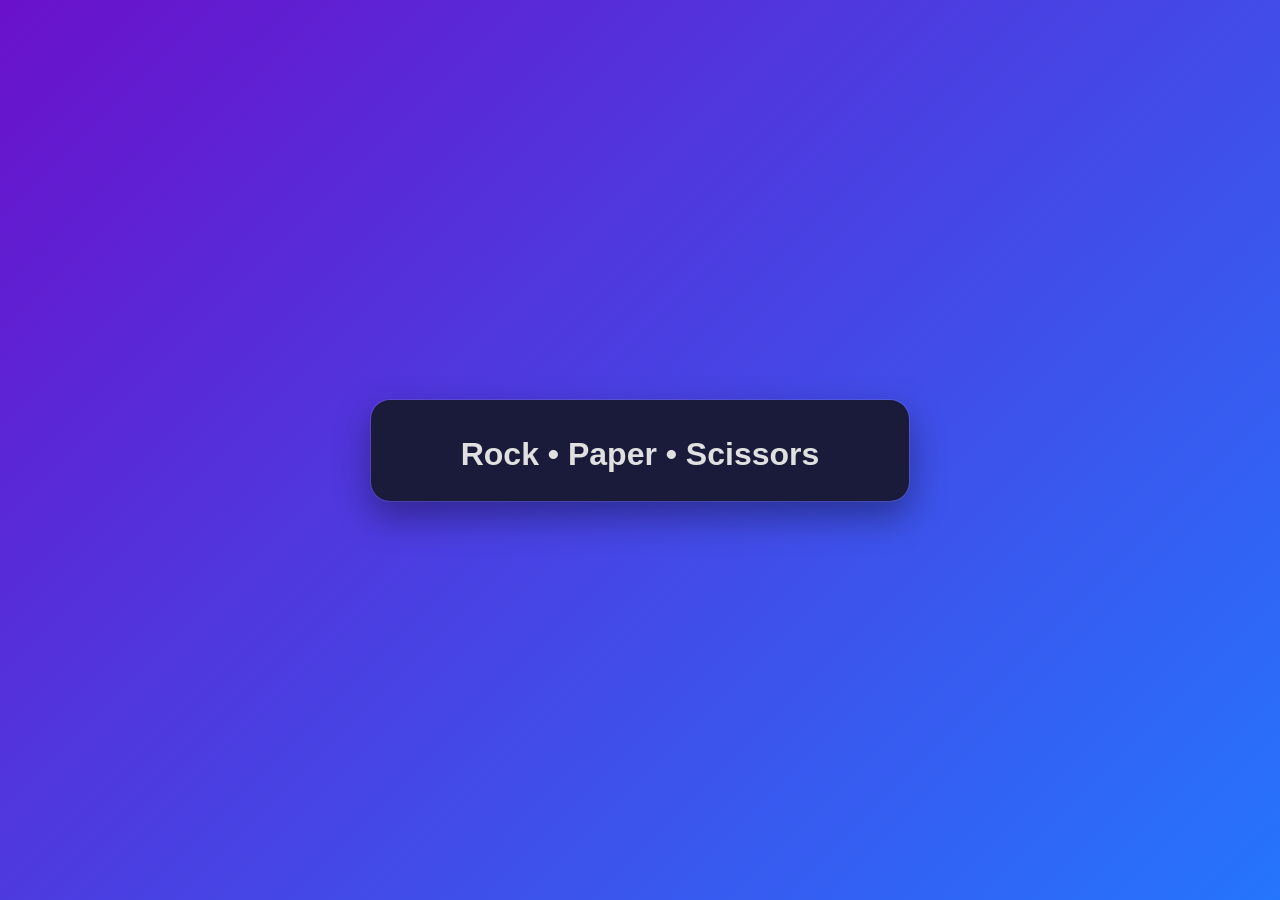
==== intex.html @ 78944aed "add this little update for me to knoe if it wokrs" ====
<!DOCTYPE html>
<html lang="en">
<head>
    <meta charset="UTF-8">
    <meta name="viewport" content="width=device-width, initial-scale=1.0">
    <title>RockPaperScissor by </title>
    <link rel="stylesheet" href="style.css" />
</head>
<body>
    <main class="game-container">
      <h1 class="game-title">Rock • Paper • Scissors</h1>
      <div class="score-board">
        <div class="score-item"></div>
      </div>
</body>
</html>
---- style.css ----
* {
  box-sizing: border-box;
  margin: 0;
  padding: 0;
}
body {
  font-family: "Segoe UI", Tahoma, Geneva, Verdana, sans-serif;
  background: linear-gradient(135deg, #6a11cb 0%, #2575fc 100%);
  color: #e0e0e0;
  min-height: 100vh;
  display: flex;
  justify-content: center;
  align-items: center;
  padding: 20px;
}
.game-container {
  background: #1a1a3a;
  border-radius: 20px;
  box-shadow: 0 15px 35px rgba(0, 0, 0, 0.35);
  padding: 36px 32px 28px;
  width: 100%;
  max-width: 540px;
  text-align: center;
  border: 1px solid rgba(255, 255, 255, 0.1);
  backdrop-filter: blur(8px);
  background-clip: padding-box;
}
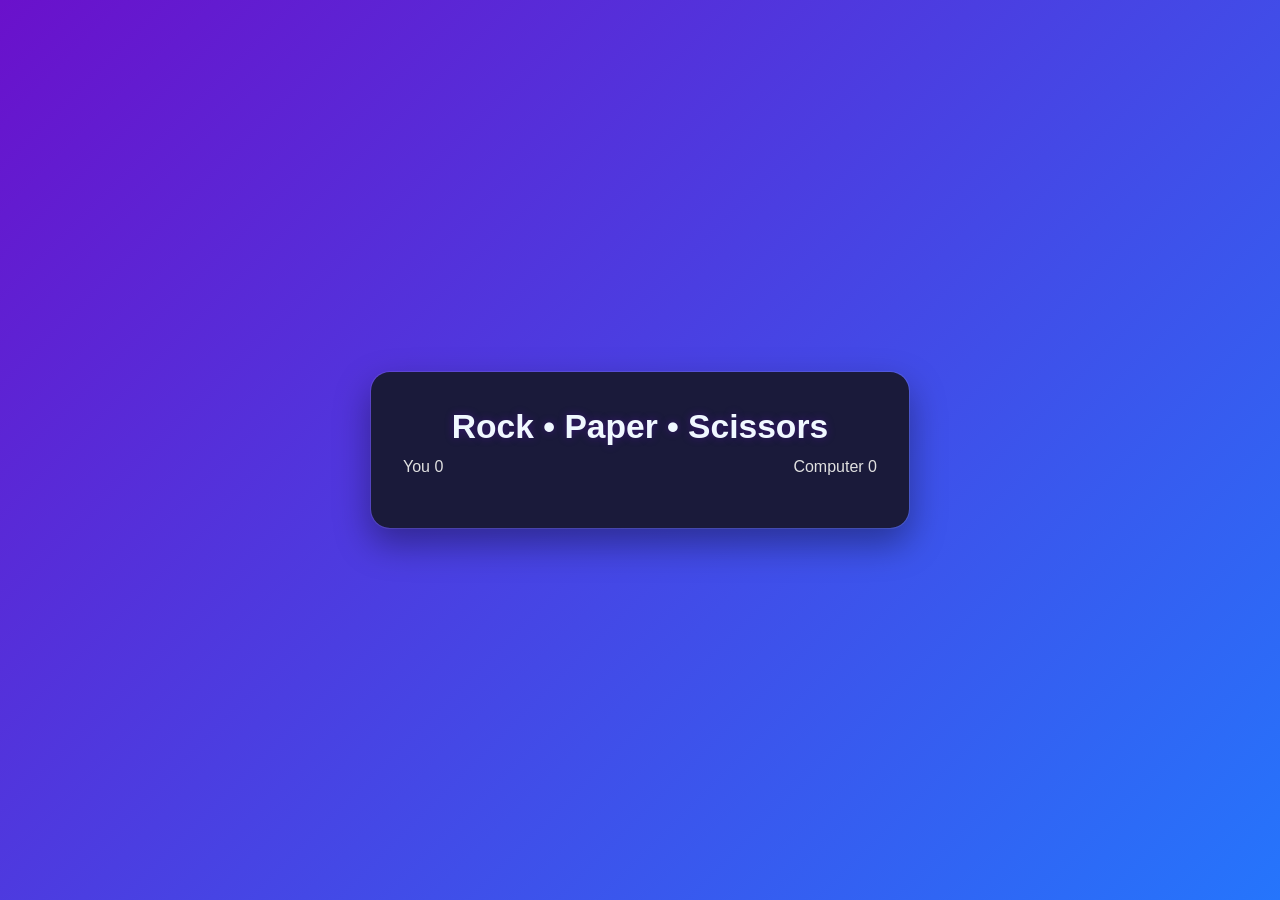
==== commit 8af9a6c9: "update for march 31" ====
--- a/intex.html
+++ b/intex.html
@@ -3,14 +3,22 @@
 <head>
     <meta charset="UTF-8">
     <meta name="viewport" content="width=device-width, initial-scale=1.0">
-    <title>RockPaperScissor by </title>
-    <link rel="stylesheet" href="style.css" />
+    <title>Rock Paper Scissor</title>
+    <link rel="stylesheet" href="style.css"/>
 </head>
 <body>
     <main class="game-container">
       <h1 class="game-title">Rock • Paper • Scissors</h1>
+
       <div class="score-board">
-        <div class="score-item"></div>
+        <div class="score-item">
+          <span class="label">You</span>
+          <span id="player-score" class="score">0</span>
+        </div>
+        <div class="score-item">
+          <span class="label">Computer</span>
+          <span id="computer-score" class="score">0</span>
+        </div>
       </div>
 </body>
 </html>
--- a/style.css
+++ b/style.css
@@ -3,6 +3,7 @@
   margin: 0;
   padding: 0;
 }
+
 body {
   font-family: "Segoe UI", Tahoma, Geneva, Verdana, sans-serif;
   background: linear-gradient(135deg, #6a11cb 0%, #2575fc 100%);
@@ -13,6 +14,7 @@
   align-items: center;
   padding: 20px;
 }
+
 .game-container {
   background: #1a1a3a;
   border-radius: 20px;
@@ -24,4 +26,19 @@
   border: 1px solid rgba(255, 255, 255, 0.1);
   backdrop-filter: blur(8px);
   background-clip: padding-box;
+}
+
+.game-title {
+  font-size: 2.1rem;
+  font-weight: 700;
+  margin-bottom: 12px;
+  color: #f0f8ff;
+  text-shadow: 0 0 8px rgba(106, 17, 203, 0.4);
+}
+
+.score-board {
+  display: flex;
+  justify-content: space-between;
+  margin-bottom: 24px;
+  gap: 16px;
 }
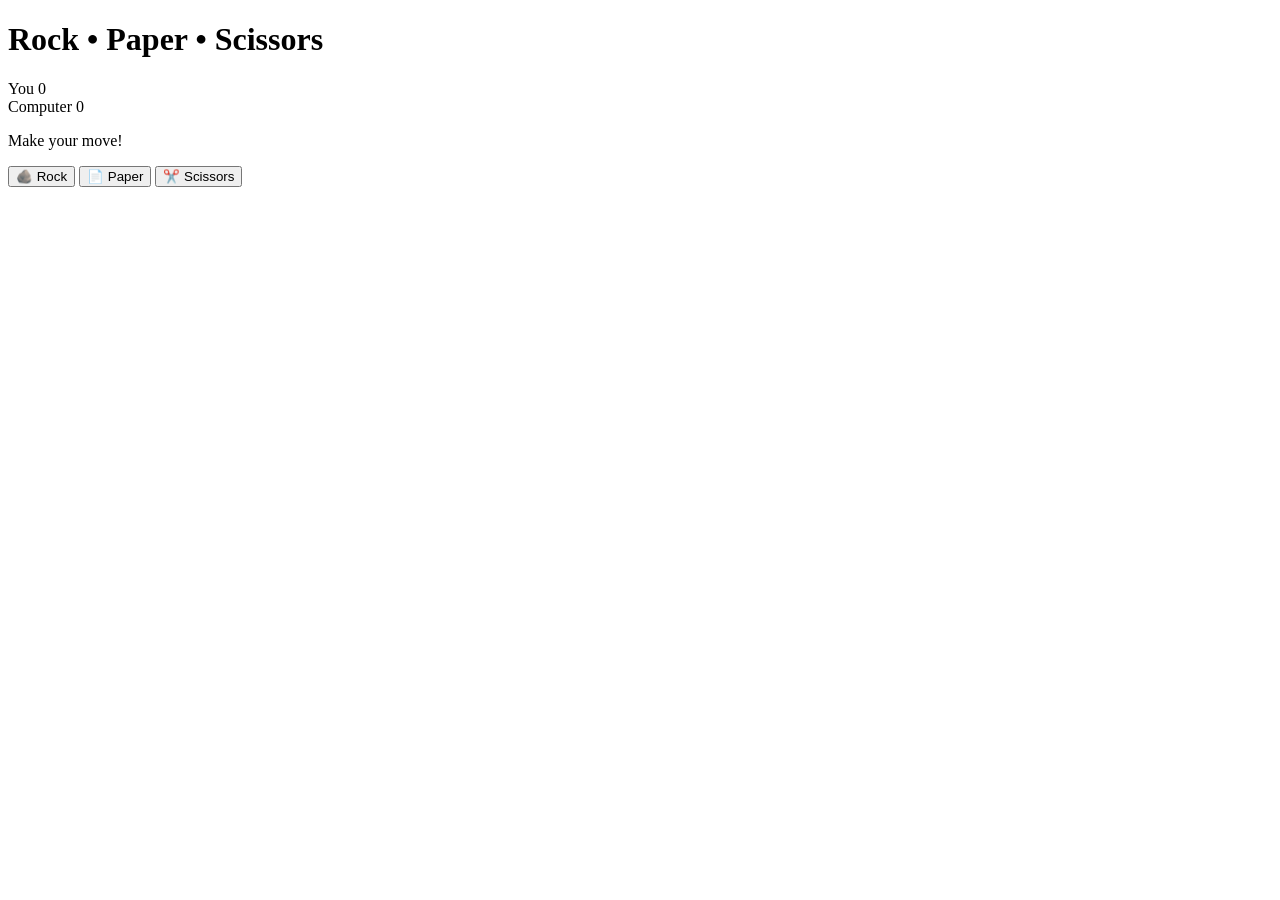
==== commit 4937b038: "another update" ====
--- a/intex.html
+++ b/intex.html
@@ -1,12 +1,12 @@
 <!DOCTYPE html>
 <html lang="en">
-<head>
-    <meta charset="UTF-8">
-    <meta name="viewport" content="width=device-width, initial-scale=1.0">
-    <title>Rock Paper Scissor</title>
-    <link rel="stylesheet" href="style.css"/>
-</head>
-<body>
+  <head>
+    <meta charset="UTF-8" />
+    <meta name="viewport" content="width=device-width, initial-scale=1.0" />
+    <title>Rock Paper Scissors</title>
+    <link rel="stylesheet" href="jey.css" />
+  </head>
+  <body>
     <main class="game-container">
       <h1 class="game-title">Rock • Paper • Scissors</h1>
 
@@ -20,5 +20,23 @@
           <span id="computer-score" class="score">0</span>
         </div>
       </div>
-</body>
+
+      <p class="status-text" id="status">Make your move!</p>
+
+      <div class="choices">
+        <button class="choice-btn rock" data-choice="rock" aria-label="Choose Rock">
+          🪨 Rock
+        </button>
+        <button class="choice-btn paper" data-choice="paper" aria-label="Choose Paper">
+          📄 Paper
+        </button>
+        <button class="choice-btn scissors" data-choice="scissors" aria-label="Choose Scissors">
+          ✂️ Scissors
+        </button>
+      </div>
+
+      <div class="round-result" id="round-result"></div>
+    </main>
+    <script src="j.js"></script>
+  </body>
 </html>
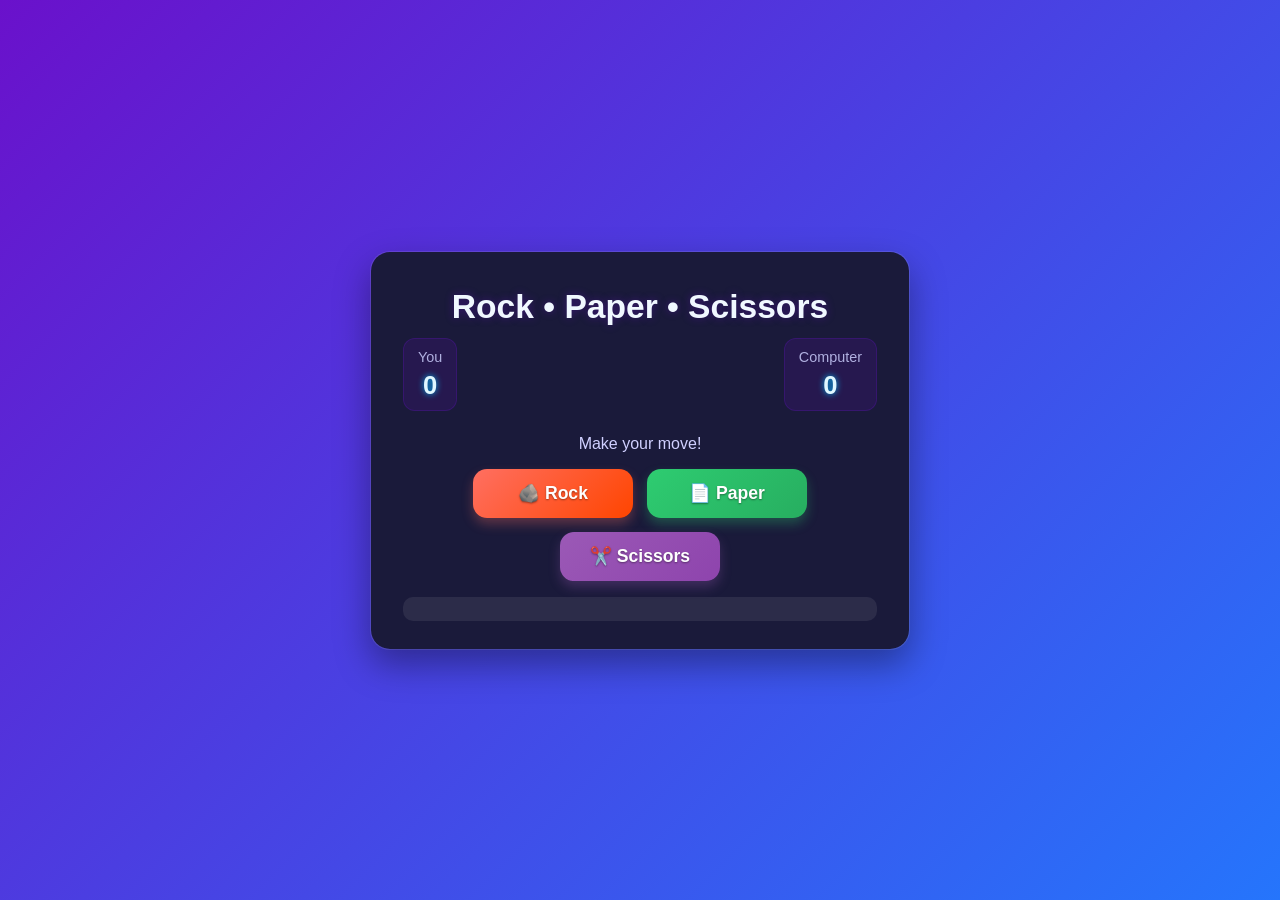
==== commit 3a61642f: "project almost finished" ====
--- a/intex.html
+++ b/intex.html
@@ -4,7 +4,7 @@
     <meta charset="UTF-8" />
     <meta name="viewport" content="width=device-width, initial-scale=1.0" />
     <title>Rock Paper Scissors</title>
-    <link rel="stylesheet" href="jey.css" />
+    <link rel="stylesheet" href="style.css" />
   </head>
   <body>
     <main class="game-container">
@@ -37,6 +37,6 @@
 
       <div class="round-result" id="round-result"></div>
     </main>
-    <script src="j.js"></script>
+    <script src="script.js"></script>
   </body>
 </html>
--- a/style.css
+++ b/style.css
@@ -0,0 +1,158 @@
+* {
+  box-sizing: border-box;
+  margin: 0;
+  padding: 0;
+}
+
+body {
+  font-family: "Segoe UI", Tahoma, Geneva, Verdana, sans-serif;
+  background: linear-gradient(135deg, #6a11cb 0%, #2575fc 100%);
+  color: #e0e0e0;
+  min-height: 100vh;
+  display: flex;
+  justify-content: center;
+  align-items: center;
+  padding: 20px;
+}
+
+.game-container {
+  background: #1a1a3a;
+  border-radius: 20px;
+  box-shadow: 0 15px 35px rgba(0, 0, 0, 0.35);
+  padding: 36px 32px 28px;
+  width: 100%;
+  max-width: 540px;
+  text-align: center;
+  border: 1px solid rgba(255, 255, 255, 0.1);
+  backdrop-filter: blur(8px);
+  background-clip: padding-box;
+}
+
+.game-title {
+  font-size: 2.1rem;
+  font-weight: 700;
+  margin-bottom: 12px;
+  color: #f0f8ff;
+  text-shadow: 0 0 8px rgba(106, 17, 203, 0.4);
+}
+
+.score-board {
+  display: flex;
+  justify-content: space-between;
+  margin-bottom: 24px;
+  gap: 16px;
+}
+
+.score-item {
+  display: flex;
+  flex-direction: column;
+  align-items: center;
+  gap: 6px;
+  padding: 10px 14px;
+  background: rgba(106, 17, 203, 0.15);
+  border-radius: 12px;
+  border: 1px solid rgba(106, 17, 203, 0.25);
+}
+.label {
+  font-size: 0.9rem;
+  font-weight: 500;
+  color: #b0b0e0;
+}
+
+.score {
+  font-size: 1.6rem;
+  font-weight: 700;
+  color: #e0f7ff;
+  text-shadow: 0 0 6px #00bfff;
+}
+
+.status-text {
+  font-weight: 500;
+  margin-bottom: 16px;
+  color: #d0d0ff;
+}
+
+.choices {
+  display: flex;
+  gap: 14px;
+  flex-wrap: wrap;
+  justify-content: center;
+  margin-bottom: 16px;
+}
+
+.choice-btn {
+  padding: 14px 22px;
+  font-size: 1.1rem;
+  font-weight: 600;
+  border: none;
+  border-radius: 14px;
+  cursor: pointer;
+  transition: transform 0.18s ease, box-shadow 0.18s ease, filter 0.18s ease;
+  outline: none;
+  min-width: 160px;
+  text-shadow: 0 1px 2px rgba(0, 0, 0, 0.4);
+}
+
+.choice-btn:hover {
+  transform: translateY(-3px);
+  box-shadow: 0 8px 20px rgba(0, 0, 0, 0.25);
+}
+
+.choice-btn:active {
+  transform: translateY(0);
+}
+
+.rock {
+  background: linear-gradient(135deg, #ff6f61 0%, #ff4500 100%);
+  color: #fff;
+  box-shadow: 0 6px 12px rgba(255, 111, 97, 0.3);
+}
+
+.paper {
+  background: linear-gradient(135deg, #2ecc71 0%, #27ae60 100%);
+  color: #fff;
+  box-shadow: 0 6px 12px rgba(46, 204, 113, 0.3);
+}
+
+.scissors {
+  background: linear-gradient(135deg, #9b59b6 0%, #8e44ad 100%);
+  color: #fff;
+  box-shadow: 0 6px 12px rgba(155, 89, 182, 0.3);
+}
+
+.round-result {
+  margin-top: 10px;
+  font-size: 1rem;
+  font-weight: 500;
+  min-height: 1.5em;
+  color: #e0e0ff;
+  padding: 8px 12px;
+  background: rgba(255, 255, 255, 0.08);
+  border-radius: 10px;
+}
+
+/* Responsive */
+@media (max-width: 480px) {
+  .game-container {
+    padding: 24px 16px;
+  }
+
+  .game-title {
+    font-size: 1.7rem;
+  }
+
+  .score-board {
+    flex-direction: column;
+    gap: 10px;
+  }
+
+  .choices {
+    gap: 10px;
+  }
+
+  .choice-btn {
+    padding: 12px 16px;
+    font-size: 1rem;
+    min-width: 140px;
+  }
+}
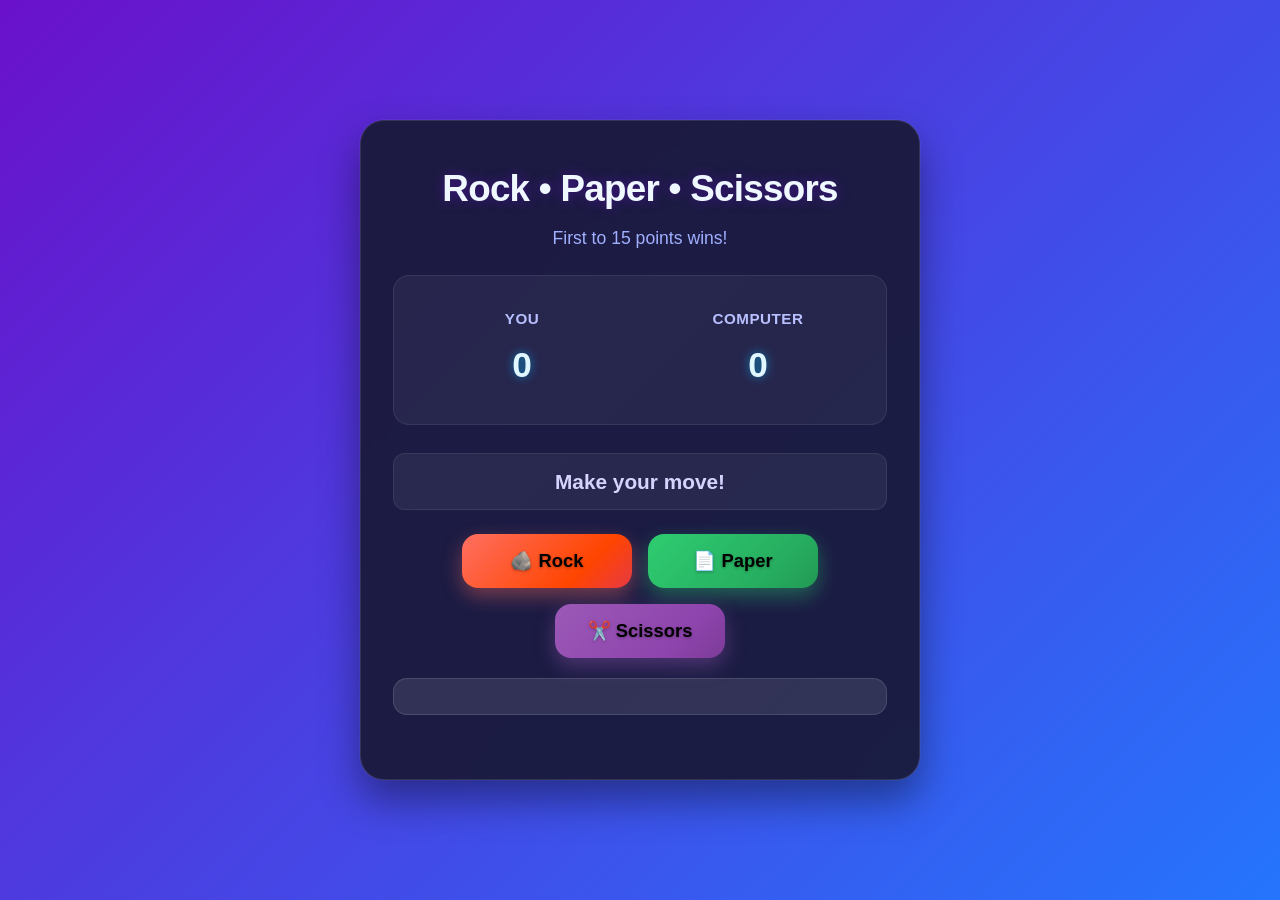
==== commit 543743db: "update for April 04, 2026." ====
--- a/intex.html
+++ b/intex.html
@@ -3,39 +3,57 @@
   <head>
     <meta charset="UTF-8" />
     <meta name="viewport" content="width=device-width, initial-scale=1.0" />
-    <title>Rock Paper Scissors</title>
+    <title>Rock • Paper • Scissors</title>
     <link rel="stylesheet" href="style.css" />
+    <meta name="description" content="Play Rock Paper Scissors against the computer! First to 15 points wins.">
   </head>
   <body>
-    <main class="game-container">
-      <h1 class="game-title">Rock • Paper • Scissors</h1>
+    <main class="game-container" role="main">
+      <header class="game-header">
+        <h1 class="game-title">Rock • Paper • Scissors</h1>
+        <p class="game-subtitle">First to 15 points wins!</p>
+      </header>
 
-      <div class="score-board">
-        <div class="score-item">
-          <span class="label">You</span>
-          <span id="player-score" class="score">0</span>
+      <section class="score-section" aria-live="polite">
+        <div class="score-board">
+          <div class="score-item player-score">
+            <span class="label" aria-label="Player score label">You</span>
+            <span id="player-score" class="score" aria-label="Player score">0</span>
+          </div>
+          <div class="score-item computer-score">
+            <span class="label" aria-label="Computer score label">Computer</span>
+            <span id="computer-score" class="score" aria-label="Computer score">0</span>
+          </div>
         </div>
-        <div class="score-item">
-          <span class="label">Computer</span>
-          <span id="computer-score" class="score">0</span>
+      </section>
+
+      <section class="game-status-section" aria-live="assertive">
+        <p class="status-text" id="status">Make your move!</p>
+      </section>
+
+      <section class="choices-section">
+        <div class="choices" role="group" aria-label="Choose your move">
+          <button class="choice-btn rock" data-choice="rock" aria-label="Choose Rock">
+            🪨 Rock
+          </button>
+          <button class="choice-btn paper" data-choice="paper" aria-label="Choose Paper">
+            📄 Paper
+          </button>
+          <button class="choice-btn scissors" data-choice="scissors" aria-label="Choose Scissors">
+            ✂️ Scissors
+          </button>
         </div>
-      </div>
+      </section>
 
-      <p class="status-text" id="status">Make your move!</p>
+      <section class="result-section" aria-live="polite">
+        <div class="round-result" id="round-result" role="status"></div>
+      </section>
 
-      <div class="choices">
-        <button class="choice-btn rock" data-choice="rock" aria-label="Choose Rock">
-          🪨 Rock
+      <footer class="controls-section">
+        <button id="play-again" class="play-again-btn" style="display: none;" aria-label="Play Again">
+          🔄 Play Again
         </button>
-        <button class="choice-btn paper" data-choice="paper" aria-label="Choose Paper">
-          📄 Paper
-        </button>
-        <button class="choice-btn scissors" data-choice="scissors" aria-label="Choose Scissors">
-          ✂️ Scissors
-        </button>
-      </div>
-
-      <div class="round-result" id="round-result"></div>
+      </footer>
     </main>
     <script src="script.js"></script>
   </body>
--- a/style.css
+++ b/style.css
@@ -13,146 +13,268 @@
   justify-content: center;
   align-items: center;
   padding: 20px;
+  line-height: 1.5;
 }
 
 .game-container {
-  background: #1a1a3a;
-  border-radius: 20px;
-  box-shadow: 0 15px 35px rgba(0, 0, 0, 0.35);
-  padding: 36px 32px 28px;
+  background: rgba(26, 26, 58, 0.95);
+  border-radius: 24px;
+  box-shadow: 
+    0 20px 40px rgba(0, 0, 0, 0.4),
+    0 0 0 1px rgba(255, 255, 255, 0.05);
+  padding: 40px 32px;
   width: 100%;
-  max-width: 540px;
+  max-width: 560px;
   text-align: center;
+  backdrop-filter: blur(12px);
   border: 1px solid rgba(255, 255, 255, 0.1);
-  backdrop-filter: blur(8px);
-  background-clip: padding-box;
+}
+
+.game-header {
+  margin-bottom: 24px;
 }
 
 .game-title {
-  font-size: 2.1rem;
-  font-weight: 700;
-  margin-bottom: 12px;
+  font-size: 2.3rem;
+  font-weight: 800;
+  margin-bottom: 8px;
   color: #f0f8ff;
-  text-shadow: 0 0 8px rgba(106, 17, 203, 0.4);
+  text-shadow: 0 0 12px rgba(106, 17, 203, 0.5);
+  letter-spacing: -0.02em;
+}
+
+.game-subtitle {
+  color: #a0b0ff;
+  font-size: 1.1rem;
+  font-weight: 500;
+}
+
+.score-section {
+  margin-bottom: 28px;
 }
 
 .score-board {
   display: flex;
   justify-content: space-between;
-  margin-bottom: 24px;
-  gap: 16px;
+  gap: 20px;
+  background: rgba(255, 255, 255, 0.05);
+  padding: 20px;
+  border-radius: 16px;
+  border: 1px solid rgba(255, 255, 255, 0.08);
 }
 
 .score-item {
   display: flex;
   flex-direction: column;
   align-items: center;
-  gap: 6px;
-  padding: 10px 14px;
-  background: rgba(106, 17, 203, 0.15);
+  gap: 8px;
+  flex: 1;
+  padding: 12px 8px;
+  transition: all 0.2s ease;
+}
+
+.score-item.winner {
+  animation: pulse 0.6s ease-in-out;
+}
+
+@keyframes pulse {
+  0%, 100% { transform: scale(1); }
+  50% { transform: scale(1.05); }
+}
+
+.label {
+  font-size: 0.95rem;
+  font-weight: 600;
+  color: #b8c0ff;
+  text-transform: uppercase;
+  letter-spacing: 0.5px;
+}
+
+.score {
+  font-size: 2.2rem;
+  font-weight: 900;
+  color: #e0f7ff;
+  text-shadow: 0 0 10px rgba(0, 191, 255, 0.6);
+  font-variant-numeric: tabular-nums;
+}
+
+.status-text {
+  font-size: 1.3rem;
+  font-weight: 600;
+  margin-bottom: 24px;
+  color: #d4d4ff;
+  padding: 12px 20px;
+  background: rgba(255, 255, 255, 0.06);
   border-radius: 12px;
-  border: 1px solid rgba(106, 17, 203, 0.25);
-}
-.label {
-  font-size: 0.9rem;
-  font-weight: 500;
-  color: #b0b0e0;
-}
-
-.score {
-  font-size: 1.6rem;
+  border: 1px solid rgba(255, 255, 255, 0.08);
+}
+
+.choices-section {
+  margin-bottom: 20px;
+}
+
+.choices {
+  display: flex;
+  gap: 16px;
+  justify-content: center;
+  flex-wrap: wrap;
+}
+
+.choice-btn {
+  padding: 16px 28px;
+  font-size: 1.15rem;
   font-weight: 700;
-  color: #e0f7ff;
-  text-shadow: 0 0 6px #00bfff;
-}
-
-.status-text {
-  font-weight: 500;
-  margin-bottom: 16px;
-  color: #d0d0ff;
-}
-
-.choices {
-  display: flex;
-  gap: 14px;
-  flex-wrap: wrap;
-  justify-content: center;
-  margin-bottom: 16px;
-}
-
-.choice-btn {
-  padding: 14px 22px;
-  font-size: 1.1rem;
+  border: none;
+  border-radius: 16px;
+  cursor: pointer;
+  transition: all 0.2s cubic-bezier(0.4, 0, 0.2, 1);
+  outline: none;
+  min-width: 170px;
+  text-shadow: 0 1px 3px rgba(0, 0, 0, 0.3);
+  position: relative;
+  overflow: hidden;
+}
+
+.choice-btn::before {
+  content: '';
+  position: absolute;
+  top: 0;
+  left: -100%;
+  width: 100%;
+  height: 100%;
+  background: linear-gradient(90deg, transparent, rgba(255,255,255,0.3), transparent);
+  transition: left 0.5s;
+}
+
+.choice-btn:hover::before {
+  left: 100%;
+}
+
+.choice-btn:hover {
+  transform: translateY(-4px) scale(1.02);
+  filter: brightness(1.1);
+}
+
+.choice-btn:active {
+  transform: translateY(-1px) scale(1);
+}
+
+.choice-btn:disabled {
+  opacity: 0.5;
+  cursor: not-allowed;
+  transform: none;
+}
+
+.rock {
+  background: linear-gradient(135deg, #ff6f61 0%, #ff4500 70%, #e63946 100%);
+  box-shadow: 0 8px 20px rgba(255, 111, 97, 0.4);
+}
+
+.paper {
+  background: linear-gradient(135deg, #2ecc71 0%, #27ae60 70%, #229954 100%);
+  box-shadow: 0 8px 20px rgba(46, 204, 113, 0.4);
+}
+
+.scissors {
+  background: linear-gradient(135deg, #9b59b6 0%, #8e44ad 70%, #7d3c98 100%);
+  box-shadow: 0 8px 20px rgba(155, 89, 182, 0.4);
+}
+
+.result-section {
+  margin-bottom: 24px;
+}
+
+.round-result {
+  font-size: 1.15rem;
   font-weight: 600;
+  min-height: 2em;
+  color: #e8e8ff;
+  padding: 16px 24px;
+  background: rgba(255, 255, 255, 0.1);
+  border-radius: 14px;
+  border: 1px solid rgba(255, 255, 255, 0.12);
+  line-height: 1.4;
+}
+
+.play-again-btn {
+  padding: 16px 32px;
+  font-size: 1.2rem;
+  font-weight: 700;
   border: none;
-  border-radius: 14px;
+  border-radius: 16px;
   cursor: pointer;
-  transition: transform 0.18s ease, box-shadow 0.18s ease, filter 0.18s ease;
-  outline: none;
-  min-width: 160px;
-  text-shadow: 0 1px 2px rgba(0, 0, 0, 0.4);
-}
-
-.choice-btn:hover {
+  background: linear-gradient(135deg, #ffd700 0%, #ff8c00 70%, #ff6b35 100%);
+  color: #1a1a2e;
+  box-shadow: 0 8px 20px rgba(255, 215, 0, 0.4);
+  transition: all 0.2s cubic-bezier(0.4, 0, 0.2, 1);
+  text-shadow: none;
+}
+
+.play-again-btn:hover {
   transform: translateY(-3px);
-  box-shadow: 0 8px 20px rgba(0, 0, 0, 0.25);
-}
-
-.choice-btn:active {
-  transform: translateY(0);
-}
-
-.rock {
-  background: linear-gradient(135deg, #ff6f61 0%, #ff4500 100%);
-  color: #fff;
-  box-shadow: 0 6px 12px rgba(255, 111, 97, 0.3);
-}
-
-.paper {
-  background: linear-gradient(135deg, #2ecc71 0%, #27ae60 100%);
-  color: #fff;
-  box-shadow: 0 6px 12px rgba(46, 204, 113, 0.3);
-}
-
-.scissors {
-  background: linear-gradient(135deg, #9b59b6 0%, #8e44ad 100%);
-  color: #fff;
-  box-shadow: 0 6px 12px rgba(155, 89, 182, 0.3);
-}
-
-.round-result {
-  margin-top: 10px;
-  font-size: 1rem;
-  font-weight: 500;
-  min-height: 1.5em;
-  color: #e0e0ff;
-  padding: 8px 12px;
-  background: rgba(255, 255, 255, 0.08);
-  border-radius: 10px;
-}
-
-/* Responsive */
+  box-shadow: 0 12px 28px rgba(255, 215, 0, 0.5);
+  filter: brightness(1.05);
+}
+
+.play-again-btn:active {
+  transform: translateY(-1px);
+}
+
+/* Responsive Design */
 @media (max-width: 480px) {
+  body {
+    padding: 10px;
+  }
+  
   .game-container {
-    padding: 24px 16px;
-  }
-
+    padding: 28px 20px;
+    border-radius: 20px;
+  }
+  
   .game-title {
-    font-size: 1.7rem;
-  }
-
+    font-size: 1.9rem;
+  }
+  
+  .game-subtitle {
+    font-size: 1rem;
+  }
+  
   .score-board {
     flex-direction: column;
-    gap: 10px;
-  }
-
+    gap: 16px;
+    padding: 16px;
+  }
+  
   .choices {
-    gap: 10px;
-  }
-
+    gap: 12px;
+  }
+  
   .choice-btn {
-    padding: 12px 16px;
-    font-size: 1rem;
-    min-width: 140px;
-  }
-}
+    padding: 14px 20px;
+    font-size: 1.05rem;
+    min-width: 150px;
+  }
+  
+  .status-text {
+    font-size: 1.2rem;
+  }
+}
+
+@media (max-width: 360px) {
+  .choices {
+    flex-direction: column;
+    align-items: center;
+  }
+  
+  .choice-btn {
+    width: 100%;
+    max-width: 280px;
+  }
+}
+
+/* Focus styles for accessibility */
+.choice-btn:focus,
+.play-again-btn:focus {
+  outline: 3px solid rgba(255, 255, 255, 0.6);
+  outline-offset: 2px;
+}
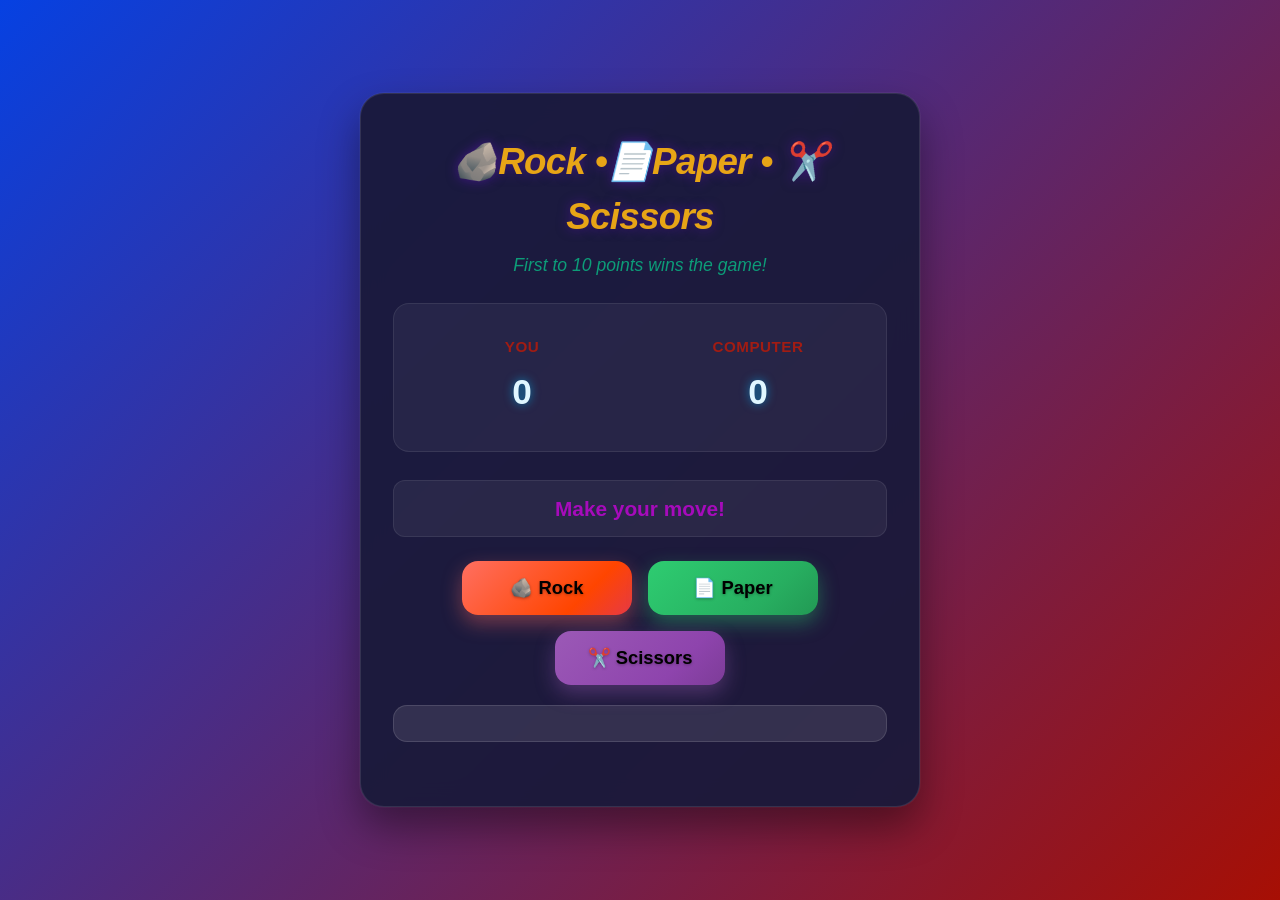
==== commit 5befa9ae: "update for april 08 2026" ====
--- a/intex.html
+++ b/intex.html
@@ -10,8 +10,8 @@
   <body>
     <main class="game-container" role="main">
       <header class="game-header">
-        <h1 class="game-title">Rock • Paper • Scissors</h1>
-        <p class="game-subtitle">First to 15 points wins!</p>
+        <h1 class="game-title">🪨Rock •📄Paper • ✂️Scissors</h1>
+        <p class="game-subtitle">First to 10 points wins the game!</p>
       </header>
 
       <section class="score-section" aria-live="polite">
--- a/style.css
+++ b/style.css
@@ -6,8 +6,8 @@
 
 body {
   font-family: "Segoe UI", Tahoma, Geneva, Verdana, sans-serif;
-  background: linear-gradient(135deg, #6a11cb 0%, #2575fc 100%);
-  color: #e0e0e0;
+  background: linear-gradient(135deg, #0641e2 0%, #a70f04 100%);
+  color: #f7f1f1;
   min-height: 100vh;
   display: flex;
   justify-content: center;
@@ -38,15 +38,18 @@
   font-size: 2.3rem;
   font-weight: 800;
   margin-bottom: 8px;
-  color: #f0f8ff;
+  color: #e7a516;
   text-shadow: 0 0 12px rgba(106, 17, 203, 0.5);
   letter-spacing: -0.02em;
+  font-style:italic
 }
 
 .game-subtitle {
-  color: #a0b0ff;
+  color: #0d9c78;
   font-size: 1.1rem;
   font-weight: 500;
+  font-style: italic;
+  font-weight: 200;
 }
 
 .score-section {
@@ -85,7 +88,7 @@
 .label {
   font-size: 0.95rem;
   font-weight: 600;
-  color: #b8c0ff;
+  color: #a11c13;
   text-transform: uppercase;
   letter-spacing: 0.5px;
 }
@@ -102,7 +105,7 @@
   font-size: 1.3rem;
   font-weight: 600;
   margin-bottom: 24px;
-  color: #d4d4ff;
+  color: #a60bbb;
   padding: 12px 20px;
   background: rgba(255, 255, 255, 0.06);
   border-radius: 12px;
@@ -188,12 +191,16 @@
   font-size: 1.15rem;
   font-weight: 600;
   min-height: 2em;
-  color: #e8e8ff;
+  color: #069db1;
   padding: 16px 24px;
   background: rgba(255, 255, 255, 0.1);
   border-radius: 14px;
   border: 1px solid rgba(255, 255, 255, 0.12);
   line-height: 1.4;
+  display: flex;
+  flex-direction: column;
+  gap: 8px;
+  text-align: left;
 }
 
 .play-again-btn {
@@ -258,6 +265,11 @@
   .status-text {
     font-size: 1.2rem;
   }
+  
+  .round-result {
+    text-align: center;
+    padding: 12px 16px;
+  }
 }
 
 @media (max-width: 360px) {
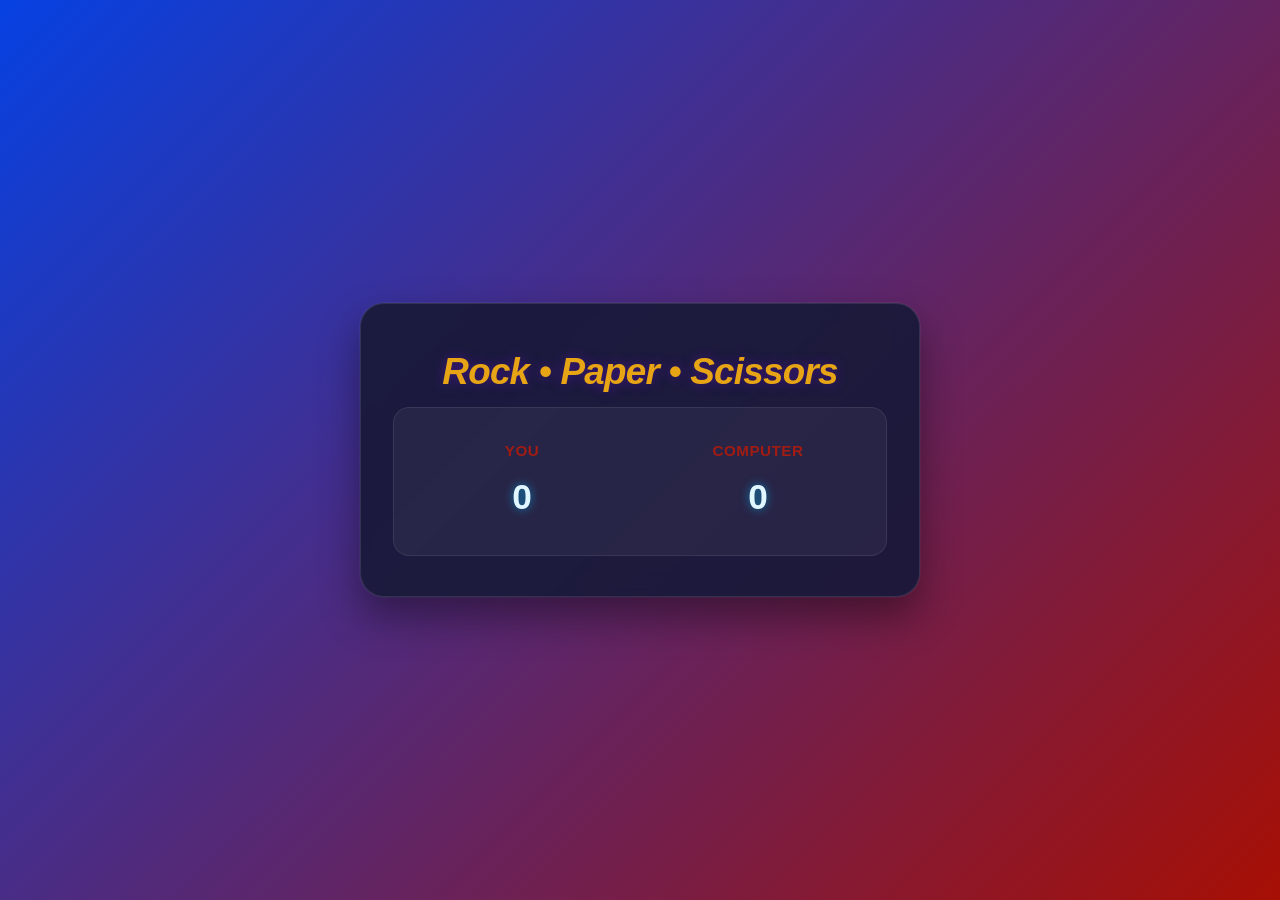
==== commit 38416e0e: "update for my project April 21, 2026." ====
--- a/intex.html
+++ b/intex.html
@@ -7,54 +7,19 @@
     <link rel="stylesheet" href="style.css" />
     <meta name="description" content="Play Rock Paper Scissors against the computer! First to 15 points wins.">
   </head>
-  <body>
-    <main class="game-container" role="main">
-      <header class="game-header">
-        <h1 class="game-title">🪨Rock •📄Paper • ✂️Scissors</h1>
-        <p class="game-subtitle">First to 10 points wins the game!</p>
-      </header>
+<body>
+    <main class="game-container">
+      <h1 class="game-title">Rock • Paper • Scissors</h1>
 
-      <section class="score-section" aria-live="polite">
-        <div class="score-board">
-          <div class="score-item player-score">
-            <span class="label" aria-label="Player score label">You</span>
-            <span id="player-score" class="score" aria-label="Player score">0</span>
-          </div>
-          <div class="score-item computer-score">
-            <span class="label" aria-label="Computer score label">Computer</span>
-            <span id="computer-score" class="score" aria-label="Computer score">0</span>
-          </div>
+      <div class="score-board">
+        <div class="score-item">
+          <span class="label">You</span>
+          <span id="player-score" class="score">0</span>
         </div>
-      </section>
-
-      <section class="game-status-section" aria-live="assertive">
-        <p class="status-text" id="status">Make your move!</p>
-      </section>
-
-      <section class="choices-section">
-        <div class="choices" role="group" aria-label="Choose your move">
-          <button class="choice-btn rock" data-choice="rock" aria-label="Choose Rock">
-            🪨 Rock
-          </button>
-          <button class="choice-btn paper" data-choice="paper" aria-label="Choose Paper">
-            📄 Paper
-          </button>
-          <button class="choice-btn scissors" data-choice="scissors" aria-label="Choose Scissors">
-            ✂️ Scissors
-          </button>
+        <div class="score-item">
+          <span class="label">Computer</span>
+          <span id="computer-score" class="score">0</span>
         </div>
-      </section>
-
-      <section class="result-section" aria-live="polite">
-        <div class="round-result" id="round-result" role="status"></div>
-      </section>
-
-      <footer class="controls-section">
-        <button id="play-again" class="play-again-btn" style="display: none;" aria-label="Play Again">
-          🔄 Play Again
-        </button>
-      </footer>
-    </main>
-    <script src="script.js"></script>
-  </body>
+      </div>
+</body>
 </html>
